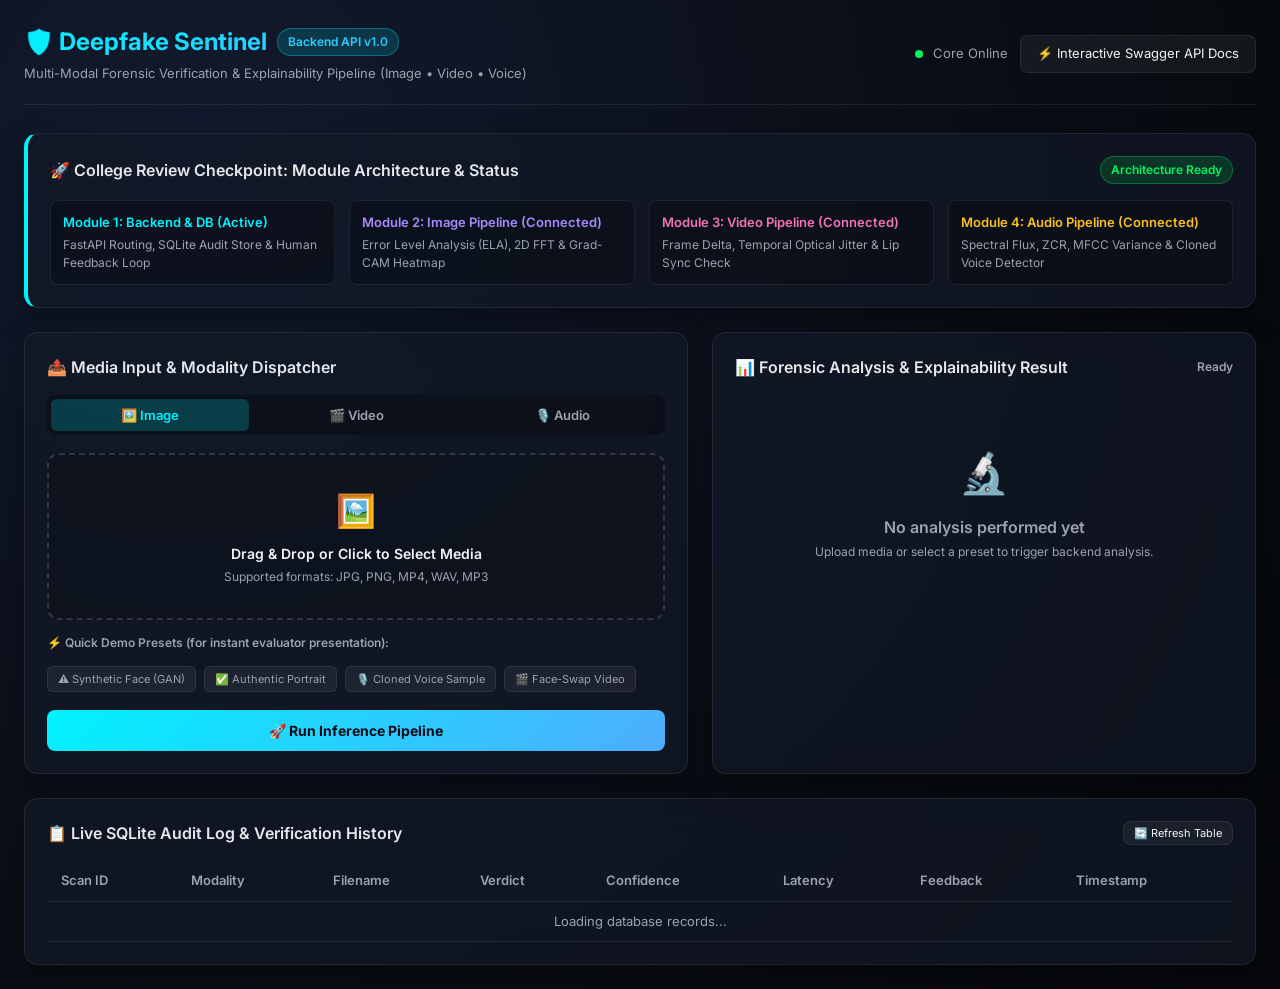
==== static/index.html @ 46bbd37c "feat: initial commit for multi-modal deepfake detection backend API and dashboard" ====
<!DOCTYPE html>
<html lang="en">
<head>
  <meta charset="UTF-8">
  <meta name="viewport" content="width=device-width, initial-scale=1.0">
  <title>Deepfake Sentinel | Multi-Modal Detection Engine</title>
  <link rel="stylesheet" href="/static/css/styles.css">
  <link rel="preconnect" href="https://fonts.googleapis.com">
  <link href="https://fonts.googleapis.com/css2?family=Inter:wght@400;500;600;700&display=swap" rel="stylesheet">
</head>
<body>
  <div class="container">
    <header>
      <div>
        <div class="brand-title">
          <span>🛡️ Deepfake Sentinel</span>
          <span class="badge">Backend API v1.0</span>
        </div>
        <p style="color: var(--text-muted); font-size: 13px; margin-top: 4px;">
          Multi-Modal Forensic Verification & Explainability Pipeline (Image • Video • Voice)
        </p>
      </div>
      <div class="header-links">
        <span id="systemStatus" style="font-size: 13px; color: var(--text-muted);">
          <span class="status-dot dot-green"></span> Core Online
        </span>
        <a href="/docs" target="_blank" class="btn-secondary">
          <span>⚡ Interactive Swagger API Docs</span>
        </a>
      </div>
    </header>

    <!-- Top Architecture & Team Status Card -->
    <div class="card" style="margin-bottom: 24px; border-left: 4px solid var(--accent-cyan);">
      <div class="card-title">
        <span>🚀 College Review Checkpoint: Module Architecture & Status</span>
        <span class="badge" style="background: rgba(0, 242, 96, 0.15); color: #00f260; border-color: rgba(0, 242, 96, 0.3);">
          Architecture Ready
        </span>
      </div>
      <div style="display: grid; grid-template-columns: repeat(auto-fit, minmax(220px, 1fr)); gap: 14px; font-size: 13px;">
        <div style="background: rgba(0,0,0,0.25); padding: 12px; border-radius: 8px; border: 1px solid var(--border-color);">
          <div style="font-weight: 600; color: var(--accent-cyan);">Module 1: Backend & DB (Active)</div>
          <div style="color: var(--text-muted); font-size: 12px; margin-top: 4px;">FastAPI Routing, SQLite Audit Store & Human Feedback Loop</div>
        </div>
        <div style="background: rgba(0,0,0,0.25); padding: 12px; border-radius: 8px; border: 1px solid var(--border-color);">
          <div style="font-weight: 600; color: #a78bfa;">Module 2: Image Pipeline (Connected)</div>
          <div style="color: var(--text-muted); font-size: 12px; margin-top: 4px;">Error Level Analysis (ELA), 2D FFT & Grad-CAM Heatmap</div>
        </div>
        <div style="background: rgba(0,0,0,0.25); padding: 12px; border-radius: 8px; border: 1px solid var(--border-color);">
          <div style="font-weight: 600; color: #f472b6;">Module 3: Video Pipeline (Connected)</div>
          <div style="color: var(--text-muted); font-size: 12px; margin-top: 4px;">Frame Delta, Temporal Optical Jitter & Lip Sync Check</div>
        </div>
        <div style="background: rgba(0,0,0,0.25); padding: 12px; border-radius: 8px; border: 1px solid var(--border-color);">
          <div style="font-weight: 600; color: #fbbf24;">Module 4: Audio Pipeline (Connected)</div>
          <div style="color: var(--text-muted); font-size: 12px; margin-top: 4px;">Spectral Flux, ZCR, MFCC Variance & Cloned Voice Detector</div>
        </div>
      </div>
    </div>

    <!-- Main Analysis Workspace -->
    <div class="dashboard-grid">
      <!-- Input Column -->
      <div class="card">
        <div class="card-title">
          <span>📤 Media Input & Modality Dispatcher</span>
        </div>

        <div class="tabs">
          <button class="tab-btn active" onclick="switchTab('image')">🖼️ Image</button>
          <button class="tab-btn" onclick="switchTab('video')">🎬 Video</button>
          <button class="tab-btn" onclick="switchTab('audio')">🎙️ Audio</button>
        </div>

        <div class="dropzone" id="dropArea" onclick="document.getElementById('fileInput').click()">
          <input type="file" id="fileInput" style="display: none;" onchange="handleFileSelect(event)">
          <div style="font-size: 32px; margin-bottom: 8px;" id="dropIcon">🖼️</div>
          <div style="font-weight: 600; font-size: 14px;" id="dropText">Drag & Drop or Click to Select Media</div>
          <div style="font-size: 12px; color: var(--text-muted); margin-top: 4px;" id="fileMeta">
            Supported formats: JPG, PNG, MP4, WAV, MP3
          </div>
        </div>

        <!-- Quick Demo Presets -->
        <div style="margin-top: 14px;">
          <div style="font-size: 12px; font-weight: 600; color: var(--text-muted); margin-bottom: 6px;">
            ⚡ Quick Demo Presets (for instant evaluator presentation):
          </div>
          <div class="preset-strip">
            <button class="preset-btn" onclick="loadPreset('fake_image')">⚠️ Synthetic Face (GAN)</button>
            <button class="preset-btn" onclick="loadPreset('real_image')">✅ Authentic Portrait</button>
            <button class="preset-btn" onclick="loadPreset('fake_audio')">🎙️ Cloned Voice Sample</button>
            <button class="preset-btn" onclick="loadPreset('fake_video')">🎬 Face-Swap Video</button>
          </div>
        </div>

        <button class="btn-primary" id="analyzeBtn" onclick="runAnalysis()">
          🚀 Run Inference Pipeline
        </button>
      </div>

      <!-- Results Column -->
      <div class="card">
        <div class="card-title">
          <span>📊 Forensic Analysis & Explainability Result</span>
          <span id="procTimeBadge" style="font-size: 12px; color: var(--text-muted);">Ready</span>
        </div>

        <div id="resultsPlaceholder" style="text-align: center; padding: 48px 16px; color: var(--text-muted);">
          <div style="font-size: 40px; margin-bottom: 12px;">🔬</div>
          <div style="font-weight: 600;">No analysis performed yet</div>
          <div style="font-size: 12px; margin-top: 4px;">Upload media or select a preset to trigger backend analysis.</div>
        </div>

        <div id="resultsContent" style="display: none;">
          <div id="verdictBanner" class="verdict-banner verdict-fake">
            <span id="verdictText">DEEPFAKE DETECTED</span>
            <span id="verdictPercent" style="font-size: 18px;">92.4%</span>
          </div>

          <div class="confidence-bar-wrapper">
            <div style="display: flex; justify-content: space-between; font-size: 12px; color: var(--text-muted);">
              <span>Synthetic Confidence Probability</span>
              <span id="confidenceLabel">0.924</span>
            </div>
            <div class="confidence-bar">
              <div id="confidenceFill" class="confidence-fill" style="width: 92.4%; background: var(--accent-red);"></div>
            </div>
          </div>

          <div style="font-size: 13px; margin-top: 14px;">
            <div style="font-weight: 600; margin-bottom: 4px;">Forensic Explanation:</div>
            <div id="explanationText" style="color: var(--text-muted); font-size: 12px; background: rgba(0,0,0,0.2); padding: 10px; border-radius: 6px; border: 1px solid var(--border-color);">
              --
            </div>
          </div>

          <!-- Grad-CAM Heatmap Viewer -->
          <div id="heatmapSection" style="margin-top: 14px;">
            <div style="font-size: 12px; font-weight: 600; margin-bottom: 6px; display: flex; justify-content: space-between;">
              <span>Grad-CAM Explainability Heatmap (Artifact Regions)</span>
            </div>
            <div class="heatmap-container">
              <img id="heatmapImg" src="" alt="Grad-CAM Heatmap">
            </div>
          </div>

          <!-- Detected Tags -->
          <div style="margin-top: 14px;">
            <div style="font-size: 12px; font-weight: 600; color: var(--text-muted);">Detected Anomaly Signals:</div>
            <div class="tag-list" id="tagList"></div>
          </div>

          <!-- Feedback Loop Widget -->
          <div style="margin-top: 20px; padding-top: 16px; border-top: 1px solid var(--border-color);">
            <div style="font-size: 12px; font-weight: 600; color: var(--text-muted); margin-bottom: 8px;">
              🔄 Active Learning Feedback Loop:
            </div>
            <div style="display: flex; gap: 8px;">
              <button class="btn-secondary" style="flex: 1; justify-content: center;" onclick="sendFeedback('CONFIRMED_FAKE')">
                🚨 Confirm Fake
              </button>
              <button class="btn-secondary" style="flex: 1; justify-content: center;" onclick="sendFeedback('CONFIRMED_REAL')">
                ✅ Mark Authentic
              </button>
            </div>
          </div>
        </div>
      </div>
    </div>

    <!-- Live Database Audit Log -->
    <div class="card">
      <div class="card-title">
        <span>📋 Live SQLite Audit Log & Verification History</span>
        <button class="btn-secondary" style="font-size: 11px; padding: 4px 10px;" onclick="loadRecentScans()">
          🔄 Refresh Table
        </button>
      </div>
      <div class="table-container">
        <table>
          <thead>
            <tr>
              <th>Scan ID</th>
              <th>Modality</th>
              <th>Filename</th>
              <th>Verdict</th>
              <th>Confidence</th>
              <th>Latency</th>
              <th>Feedback</th>
              <th>Timestamp</th>
            </tr>
          </thead>
          <tbody id="historyTableBody">
            <tr>
              <td colspan="8" style="text-align: center; color: var(--text-muted);">Loading database records...</td>
            </tr>
          </tbody>
        </table>
      </div>
    </div>
  </div>

  <script src="/static/js/app.js"></script>
</body>
</html>
---- static/css/styles.css ----
:root {
  --bg-primary: #0a0d14;
  --bg-card: rgba(18, 24, 38, 0.75);
  --border-color: rgba(255, 255, 255, 0.08);
  --accent-cyan: #00f2fe;
  --accent-blue: #4facfe;
  --accent-red: #ff416c;
  --accent-green: #00f260;
  --text-main: #f3f4f6;
  --text-muted: #9ca3af;
}

* {
  box-sizing: border-box;
  margin: 0;
  padding: 0;
  font-family: 'Inter', -apple-system, BlinkMacSystemFont, 'Segoe UI', Roboto, sans-serif;
}

body {
  background: radial-gradient(circle at 15% 15%, #111a2e 0%, #0a0d14 60%, #05070a 100%);
  color: var(--text-main);
  min-height: 100vh;
  padding: 24px;
  line-height: 1.5;
}

.container {
  max-width: 1280px;
  margin: 0 auto;
}

/* Header */
header {
  display: flex;
  justify-content: space-between;
  align-items: center;
  margin-bottom: 28px;
  padding-bottom: 20px;
  border-bottom: 1px solid var(--border-color);
}

.brand-title {
  font-size: 24px;
  font-weight: 700;
  background: linear-gradient(135deg, #00f2fe 0%, #4facfe 100%);
  -webkit-background-clip: text;
  -webkit-text-fill-color: transparent;
  display: flex;
  align-items: center;
  gap: 10px;
}

.badge {
  padding: 4px 10px;
  border-radius: 999px;
  font-size: 12px;
  font-weight: 600;
  background: rgba(0, 242, 254, 0.15);
  color: var(--accent-cyan);
  border: 1px solid rgba(0, 242, 254, 0.3);
}

.header-links {
  display: flex;
  gap: 12px;
  align-items: center;
}

.btn-secondary {
  background: rgba(255, 255, 255, 0.05);
  border: 1px solid var(--border-color);
  color: var(--text-main);
  padding: 8px 16px;
  border-radius: 8px;
  cursor: pointer;
  font-size: 13px;
  text-decoration: none;
  transition: all 0.2s;
  display: inline-flex;
  align-items: center;
  gap: 6px;
}

.btn-secondary:hover {
  background: rgba(255, 255, 255, 0.12);
  border-color: rgba(255, 255, 255, 0.2);
}

/* Grid Layout */
.dashboard-grid {
  display: grid;
  grid-template-columns: 1.1fr 0.9fr;
  gap: 24px;
  margin-bottom: 24px;
}

@media (max-width: 900px) {
  .dashboard-grid {
    grid-template-columns: 1fr;
  }
}

.card {
  background: var(--bg-card);
  backdrop-filter: blur(16px);
  border: 1px solid var(--border-color);
  border-radius: 14px;
  padding: 22px;
  box-shadow: 0 10px 30px rgba(0, 0, 0, 0.35);
}

.card-title {
  font-size: 16px;
  font-weight: 600;
  margin-bottom: 16px;
  display: flex;
  justify-content: space-between;
  align-items: center;
  color: #e5e7eb;
}

/* Tab selector */
.tabs {
  display: flex;
  gap: 8px;
  background: rgba(0, 0, 0, 0.3);
  padding: 4px;
  border-radius: 8px;
  margin-bottom: 18px;
}

.tab-btn {
  flex: 1;
  background: transparent;
  border: none;
  color: var(--text-muted);
  padding: 8px;
  border-radius: 6px;
  font-weight: 600;
  font-size: 13px;
  cursor: pointer;
  transition: all 0.2s;
}

.tab-btn.active {
  background: rgba(0, 242, 254, 0.2);
  color: var(--accent-cyan);
}

/* Upload zone */
.dropzone {
  border: 2px dashed rgba(255, 255, 255, 0.15);
  border-radius: 12px;
  padding: 32px 16px;
  text-align: center;
  cursor: pointer;
  transition: all 0.2s;
  background: rgba(0, 0, 0, 0.15);
}

.dropzone:hover {
  border-color: var(--accent-cyan);
  background: rgba(0, 242, 254, 0.03);
}

.preset-strip {
  margin-top: 14px;
  display: flex;
  gap: 8px;
  flex-wrap: wrap;
}

.preset-btn {
  font-size: 11px;
  padding: 5px 10px;
  border-radius: 6px;
  background: rgba(255, 255, 255, 0.06);
  border: 1px solid var(--border-color);
  color: var(--text-muted);
  cursor: pointer;
  transition: 0.2s;
}

.preset-btn:hover {
  color: var(--text-main);
  background: rgba(255, 255, 255, 0.12);
}

.btn-primary {
  width: 100%;
  margin-top: 18px;
  padding: 12px;
  border-radius: 8px;
  background: linear-gradient(135deg, #00f2fe 0%, #4facfe 100%);
  color: #050b14;
  border: none;
  font-weight: 700;
  font-size: 14px;
  cursor: pointer;
  transition: 0.2s opacity;
}

.btn-primary:hover {
  opacity: 0.9;
}

/* Results panel */
.verdict-banner {
  padding: 14px 18px;
  border-radius: 10px;
  margin-bottom: 18px;
  display: flex;
  justify-content: space-between;
  align-items: center;
  font-weight: 700;
  font-size: 15px;
}

.verdict-fake {
  background: rgba(255, 65, 108, 0.18);
  color: #ff6b8b;
  border: 1px solid rgba(255, 65, 108, 0.35);
}

.verdict-real {
  background: rgba(0, 242, 96, 0.15);
  color: #00f260;
  border: 1px solid rgba(0, 242, 96, 0.3);
}

.confidence-bar-wrapper {
  margin-bottom: 16px;
}

.confidence-bar {
  height: 10px;
  background: rgba(255, 255, 255, 0.08);
  border-radius: 999px;
  overflow: hidden;
  margin-top: 6px;
}

.confidence-fill {
  height: 100%;
  border-radius: 999px;
  transition: width 0.5s ease;
}

.tag-list {
  display: flex;
  flex-wrap: wrap;
  gap: 6px;
  margin-top: 12px;
}

.tag {
  font-size: 11px;
  padding: 4px 8px;
  border-radius: 4px;
  background: rgba(255, 255, 255, 0.06);
  border: 1px solid var(--border-color);
  color: #d1d5db;
}

.heatmap-container {
  margin-top: 16px;
  border-radius: 8px;
  overflow: hidden;
  border: 1px solid var(--border-color);
  position: relative;
  text-align: center;
}

.heatmap-container img {
  max-width: 100%;
  max-height: 260px;
  object-fit: contain;
  display: block;
  margin: 0 auto;
}

/* History table */
.table-container {
  overflow-x: auto;
}

table {
  width: 100%;
  border-collapse: collapse;
  font-size: 13px;
  text-align: left;
}

th, td {
  padding: 10px 14px;
  border-bottom: 1px solid var(--border-color);
}

th {
  color: var(--text-muted);
  font-weight: 600;
}

.status-dot {
  display: inline-block;
  width: 8px;
  height: 8px;
  border-radius: 50%;
  margin-right: 6px;
}
.dot-green { background: #00f260; }
.dot-red { background: #ff416c; }
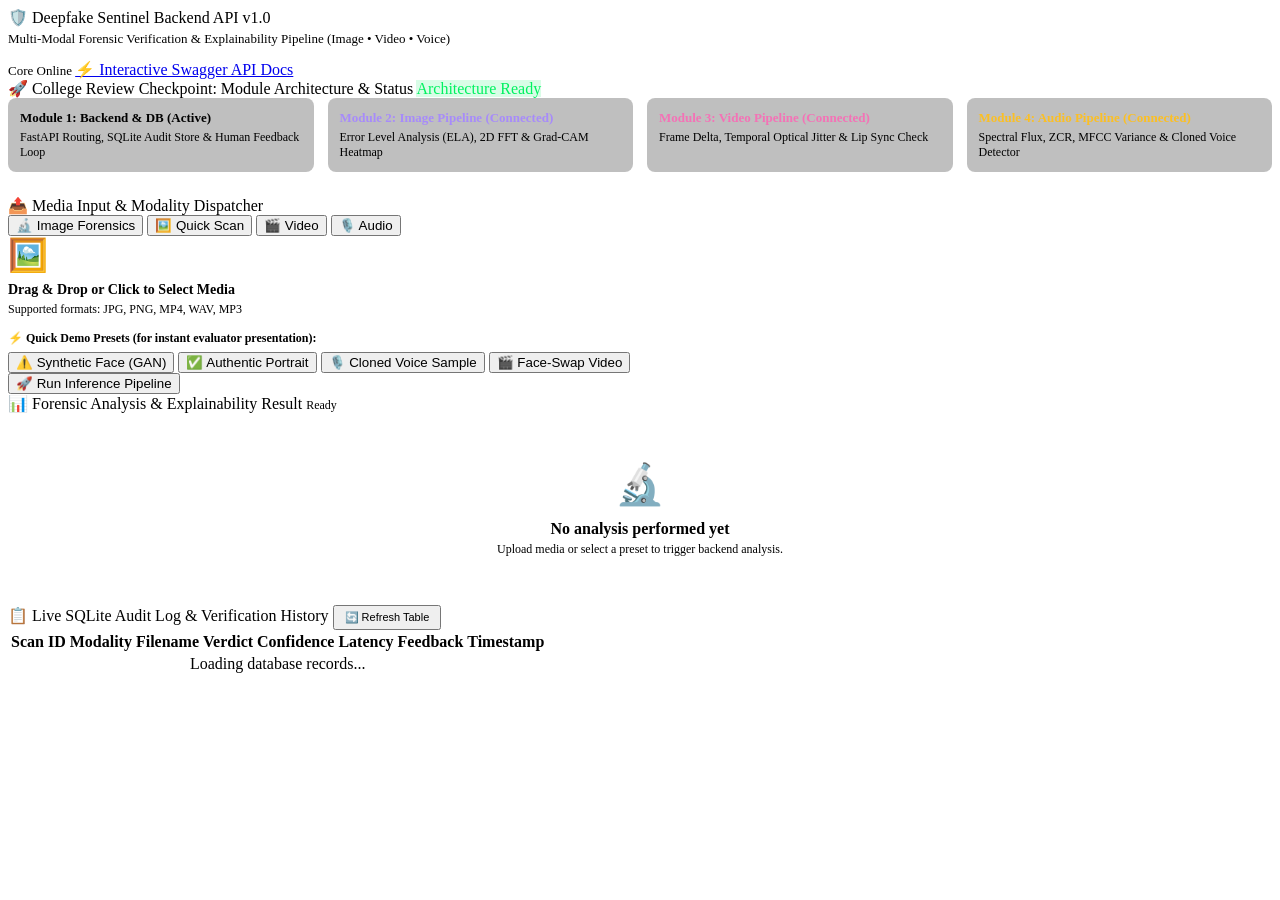
==== commit 45912b94: "Add image forensics module" ====
--- a/static/index.html
+++ b/static/index.html
@@ -67,7 +67,8 @@
         </div>
 
         <div class="tabs">
-          <button class="tab-btn active" onclick="switchTab('image')">🖼️ Image</button>
+          <button class="tab-btn active" onclick="switchTab('forensics')">🔬 Image Forensics</button>
+          <button class="tab-btn" onclick="switchTab('image')">🖼️ Quick Scan</button>
           <button class="tab-btn" onclick="switchTab('video')">🎬 Video</button>
           <button class="tab-btn" onclick="switchTab('audio')">🎙️ Audio</button>
         </div>
@@ -135,10 +136,83 @@
             </div>
           </div>
 
-          <!-- Grad-CAM Heatmap Viewer -->
+          <!-- Dedicated Image Forensics Multi-Signal Grid (ELA • FFT • Grad-CAM • Overlay) -->
+          <div id="forensicVisualGrid" style="display: none; margin-top: 16px;">
+            <div style="font-size: 13px; font-weight: 700; margin-bottom: 8px; color: var(--accent-cyan); display: flex; align-items: center; gap: 6px;">
+              <span>🔬 Multi-Signal Forensic Evidence Suite</span>
+            </div>
+
+            <!-- Original Evidence Hero Display -->
+            <div style="margin-bottom: 12px; background: rgba(0,0,0,0.3); padding: 10px; border-radius: 8px; border: 1px solid var(--border-color);">
+              <div style="display: flex; justify-content: space-between; font-size: 11px; font-weight: 600; margin-bottom: 6px; color: var(--text-muted);">
+                <span>Original Uploaded Evidence</span>
+                <span id="forensicOrigDims">Preserved Resolution</span>
+              </div>
+              <div style="max-height: 200px; overflow: hidden; display: flex; justify-content: center; align-items: center; border-radius: 6px; background: #05070a;">
+                <img id="forensicOriginalImg" src="" style="max-height: 200px; width: auto; max-width: 100%; object-fit: contain;" alt="Original Evidence">
+              </div>
+            </div>
+
+            <!-- 4-Card Responsive Grid -->
+            <div style="display: grid; grid-template-columns: repeat(auto-fit, minmax(140px, 1fr)); gap: 10px; margin-bottom: 14px;">
+              <!-- 1. ELA -->
+              <div style="background: rgba(0,0,0,0.3); padding: 8px; border-radius: 8px; border: 1px solid rgba(167, 139, 250, 0.3);">
+                <div style="font-size: 11px; font-weight: 600; color: #a78bfa; margin-bottom: 4px;">1. ELA Compression</div>
+                <div style="height: 120px; background: #000; border-radius: 4px; overflow: hidden; display: flex; align-items: center; justify-content: center; margin-bottom: 6px;">
+                  <img id="forensicElaImg" src="" style="max-height: 100%; max-width: 100%; object-fit: contain;" alt="ELA Analysis">
+                </div>
+                <div style="font-size: 10px; color: var(--text-muted); line-height: 1.3;">
+                  <div>Mean: <span id="elaMean" style="color: #fff;">--</span></div>
+                  <div>Max: <span id="elaMax" style="color: #fff;">--</span></div>
+                  <div>High-Err: <span id="elaHighRatio" style="color: #fff;">--</span></div>
+                </div>
+              </div>
+
+              <!-- 2. FFT -->
+              <div style="background: rgba(0,0,0,0.3); padding: 8px; border-radius: 8px; border: 1px solid rgba(244, 114, 182, 0.3);">
+                <div style="font-size: 11px; font-weight: 600; color: #f472b6; margin-bottom: 4px;">2. 2D FFT Spectrum</div>
+                <div style="height: 120px; background: #000; border-radius: 4px; overflow: hidden; display: flex; align-items: center; justify-content: center; margin-bottom: 6px;">
+                  <img id="forensicFftImg" src="" style="max-height: 100%; max-width: 100%; object-fit: contain;" alt="2D FFT Spectrum">
+                </div>
+                <div style="font-size: 10px; color: var(--text-muted); line-height: 1.3;">
+                  <div>Mean Mag: <span id="fftMean" style="color: #fff;">--</span></div>
+                  <div>Max Mag: <span id="fftMax" style="color: #fff;">--</span></div>
+                  <div>HF/LF Ratio: <span id="fftRatio" style="color: #fff;">--</span></div>
+                </div>
+              </div>
+
+              <!-- 3. Grad-CAM Raw -->
+              <div style="background: rgba(0,0,0,0.3); padding: 8px; border-radius: 8px; border: 1px solid rgba(251, 191, 36, 0.3);">
+                <div style="font-size: 11px; font-weight: 600; color: #fbbf24; margin-bottom: 4px;">3. Grad-CAM Map</div>
+                <div style="height: 120px; background: #000; border-radius: 4px; overflow: hidden; display: flex; align-items: center; justify-content: center; margin-bottom: 6px;">
+                  <img id="forensicGradcamImg" src="" style="max-height: 100%; max-width: 100%; object-fit: contain;" alt="Grad-CAM Map">
+                </div>
+                <div style="font-size: 10px; color: var(--text-muted); line-height: 1.3;">
+                  <div>Layer: <span id="gradcamLayer" style="color: #fff;">--</span></div>
+                  <div>Target: <span id="gradcamTarget" style="color: #fff;">--</span></div>
+                  <div>Mode: <span style="color: #00f260;">PyTorch ResNet</span></div>
+                </div>
+              </div>
+
+              <!-- 4. Grad-CAM Overlay -->
+              <div style="background: rgba(0,0,0,0.3); padding: 8px; border-radius: 8px; border: 1px solid rgba(0, 242, 254, 0.3);">
+                <div style="font-size: 11px; font-weight: 600; color: var(--accent-cyan); margin-bottom: 4px;">4. Grad-CAM Overlay</div>
+                <div style="height: 120px; background: #000; border-radius: 4px; overflow: hidden; display: flex; align-items: center; justify-content: center; margin-bottom: 6px;">
+                  <img id="forensicOverlayImg" src="" style="max-height: 100%; max-width: 100%; object-fit: contain;" alt="Grad-CAM Overlay">
+                </div>
+                <div style="font-size: 10px; color: var(--text-muted); line-height: 1.3;">
+                  <div>Alpha: <span style="color: #fff;">60/40 Blend</span></div>
+                  <div>Spatial: <span style="color: #fff;">Aligned</span></div>
+                  <div>Method: <span style="color: #00f2fe;">Backpropagation</span></div>
+                </div>
+              </div>
+            </div>
+          </div>
+
+          <!-- Grad-CAM Heatmap Viewer (for Quick Scan) -->
           <div id="heatmapSection" style="margin-top: 14px;">
             <div style="font-size: 12px; font-weight: 600; margin-bottom: 6px; display: flex; justify-content: space-between;">
-              <span>Grad-CAM Explainability Heatmap (Artifact Regions)</span>
+              <span>Explainability Heatmap (Artifact Regions)</span>
             </div>
             <div class="heatmap-container">
               <img id="heatmapImg" src="" alt="Grad-CAM Heatmap">
